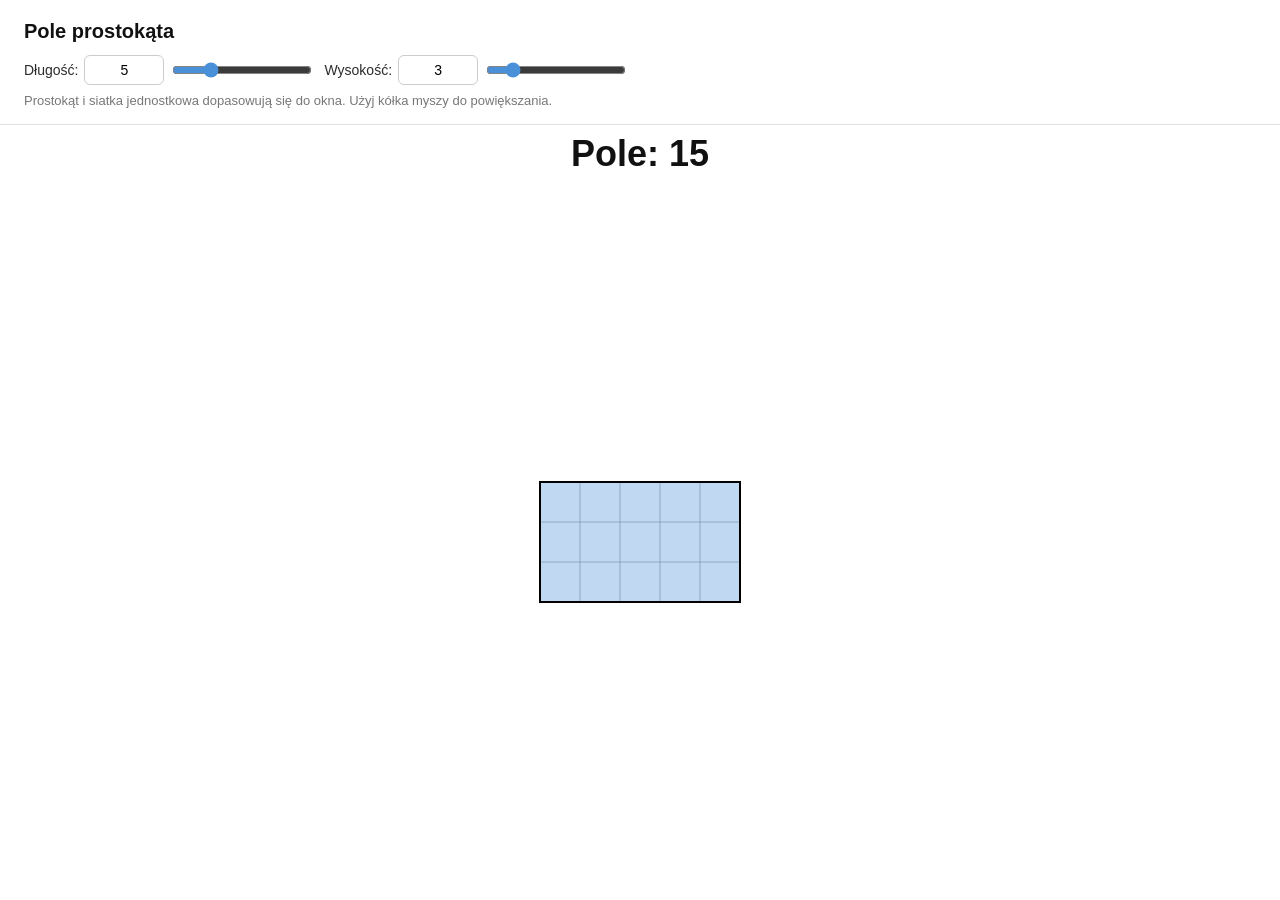
==== index.html @ 4e4e9e5e "Add files via upload" ====
<!DOCTYPE html>
<html lang="pl">
<head>
<meta charset="UTF-8">
<meta name="viewport" content="width=device-width, initial-scale=1.0">
<title>Pole prostokąta</title>
<style>
  * { box-sizing: border-box; margin: 0; padding: 0; }
  body {
    font-family: -apple-system, BlinkMacSystemFont, "Segoe UI", Roboto, Helvetica, Arial, sans-serif;
    height: 100vh;
    display: flex;
    flex-direction: column;
    background: white;
    color: #2c2c2c;
    overflow: hidden;
  }
  .app {
    flex: 1;
    display: flex;
    flex-direction: column;
    min-height: 0;
  }
  .header {
    flex-shrink: 0;
    padding: 20px 24px 16px;
    border-bottom: 1px solid #e0e0e0;
  }
  .title {
    margin: 0 0 12px;
    font-weight: 600;
    font-size: 20px;
    color: #111;
  }
  .controls {
    display: flex;
    flex-wrap: wrap;
    align-items: center;
    gap: 12px;
    row-gap: 10px;
  }
  .control-group {
    display: flex;
    align-items: center;
    gap: 8px;
  }
  label {
    font-size: 14px;
    display: inline-flex;
    align-items: center;
    gap: 6px;
    white-space: nowrap;
  }
  input[type="text"] {
    width: 80px;
    padding: 6px 8px;
    border: 1px solid #ccc;
    border-radius: 6px;
    font-size: 14px;
    text-align: center;
  }
  input[type="range"] {
    width: 140px;
    accent-color: #4a90d9;
    cursor: pointer;
  }
  .hint {
    font-size: 13px;
    color: #777;
    margin-top: 8px;
  }
  .canvas-wrap {
    flex: 1;
    min-height: 0;
    display: flex;
    flex-direction: column;
    justify-content: center;
    align-items: center;
    padding: 8px;
    background: white;
    overflow: auto;
    gap: 16px;
  }
  .area-display {
    font-size: 36px;
    font-weight: 700;
    color: #111;
    text-align: center;
    flex-shrink: 0;
  }
  .svg-container {
    flex: 1;
    min-height: 0;
    width: 100%;
    display: flex;
    justify-content: center;
    align-items: center;
    overflow: auto;           /* scroll if needed when zoomed */
    cursor: grab;              /* hint that panning is possible */
  }
  .svg-container:active {
    cursor: grabbing;
  }
  svg {
    display: block;
    /* width and height will be set dynamically */
    background: transparent;
    border: none;
  }
</style>
</head>
<body>
<div class="app">
  <div class="header">
    <h2 class="title">Pole prostokąta</h2>
    <div class="controls">
      <div class="control-group">
        <label>Długość:
          <input id="w" type="text" value="5">
        </label>
        <input id="ws" type="range" min="0" max="20" step="1" value="5">
      </div>
      <div class="control-group">
        <label>Wysokość:
          <input id="h" type="text" value="3">
        </label>
        <input id="hs" type="range" min="0" max="20" step="1" value="3">
      </div>
    </div>
    <div class="hint">Prostokąt i siatka jednostkowa dopasowują się do okna. Użyj kółka myszy do powiększania.</div>
  </div>

  <div class="canvas-wrap">
    <div class="area-display" id="areaDisplay">Pole: 15</div>
    <div class="svg-container" id="svgContainer">
      <svg id="svg"></svg>
    </div>
  </div>
</div>

<script>
const UNIT = 40;
const PADDING = 2 * UNIT;

const w = document.getElementById('w');
const h = document.getElementById('h');
const ws = document.getElementById('ws');
const hs = document.getElementById('hs');
const areaDisplay = document.getElementById('areaDisplay');
const svg = document.getElementById('svg');
const svgContainer = document.getElementById('svgContainer');

// ---- Zoom state ----
let zoom = 1.0;               // current zoom factor
const ZOOM_MIN = 0.5;
const ZOOM_MAX = 4.0;
const ZOOM_STEP = 0.1;

function num(v) {
  return Math.max(0, Math.min(20, parseFloat(v) || 0));
}

function fmt(n) {
  return parseFloat(n.toFixed(4)).toString();
}

function draw() {
  const width = num(w.value);
  const height = num(h.value);

  areaDisplay.textContent = `Pole: ${fmt(width * height)}`;

  const cols = Math.max(1, Math.ceil(width));
  const rows = Math.max(1, Math.ceil(height));

  // base viewBox dimensions (without zoom)
  const baseSvgW = cols * UNIT + 2 * PADDING;
  const baseSvgH = rows * UNIT + 2 * PADDING;

  // apply zoom by scaling the SVG's pixel dimensions
  const actualW = baseSvgW * zoom;
  const actualH = baseSvgH * zoom;

  svg.setAttribute('viewBox', `0 0 ${baseSvgW} ${baseSvgH}`);
  svg.setAttribute('width', actualW);
  svg.setAttribute('height', actualH);
  svg.setAttribute('preserveAspectRatio', 'xMidYMid meet');

  const ox = PADDING;
  const oy = PADDING;

  let s = '';

  // 1. Grid lines – darker gray, behind the blue fill
  for (let x = 0; x <= cols; x++) {
    s += `<line x1="${ox + x * UNIT}" y1="${oy}" x2="${ox + x * UNIT}" y2="${oy + rows * UNIT}" stroke="#666" stroke-width="0.5"/>`;
  }
  for (let y = 0; y <= rows; y++) {
    s += `<line x1="${ox}" y1="${oy + y * UNIT}" x2="${ox + cols * UNIT}" y2="${oy + y * UNIT}" stroke="#666" stroke-width="0.5"/>`;
  }

  // 2. Filled unit squares – semi‑transparent blue, on top
  for (let y = 0; y < rows; y++) {
    for (let x = 0; x < cols; x++) {
      const vw = Math.max(0, Math.min(1, width - x));
      const vh = Math.max(0, Math.min(1, height - y));
      if (vw <= 0 || vh <= 0) continue;

      s += `<rect x="${ox + x * UNIT}" y="${oy + y * UNIT}" width="${vw * UNIT}" height="${vh * UNIT}" fill="rgba(74, 144, 217, 0.35)"/>`;
    }
  }

  // 3. Rectangle outline – black, on top
  s += `<rect x="${ox}" y="${oy}" width="${width * UNIT}" height="${height * UNIT}" fill="none" stroke="black" stroke-width="2"/>`;

  svg.innerHTML = s;
}

// ---- Zoom via mouse wheel ----
svgContainer.addEventListener('wheel', (e) => {
  e.preventDefault();

  // zoom in or out
  const delta = e.deltaY > 0 ? -ZOOM_STEP : ZOOM_STEP;
  zoom = Math.max(ZOOM_MIN, Math.min(ZOOM_MAX, zoom + delta));

  draw();
}, { passive: false });

// ---- Input handlers ----
w.oninput = () => draw();
h.oninput = () => draw();

ws.oninput = () => { w.value = ws.value; draw(); };
hs.oninput = () => { h.value = hs.value; draw(); };

// initial draw
draw();
</script>
</body>
</html>
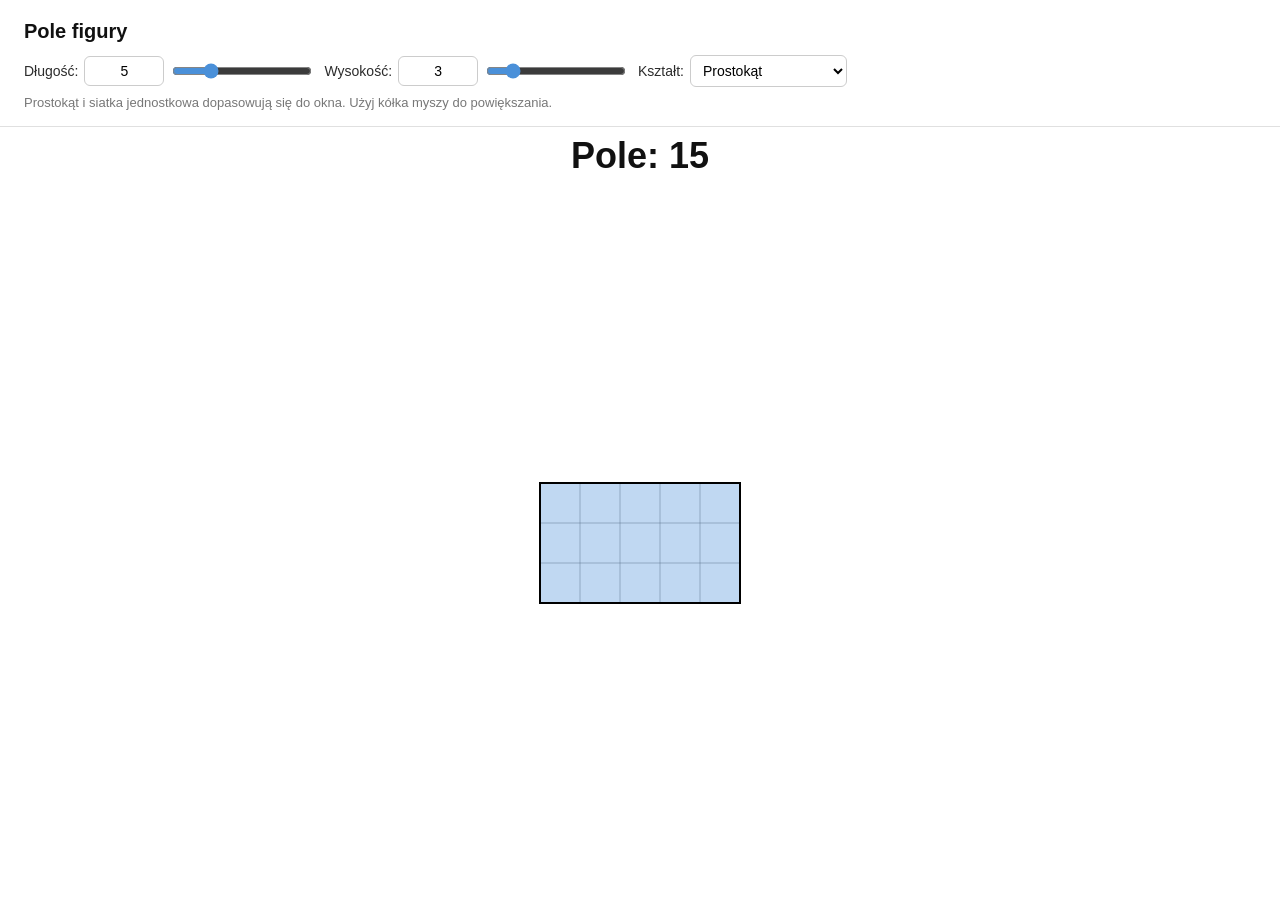
==== commit da7d5ff7: "Update index.html" ====
--- a/index.html
+++ b/index.html
@@ -1,118 +1,125 @@
 <!DOCTYPE html>
 <html lang="pl">
 <head>
-<meta charset="UTF-8">
-<meta name="viewport" content="width=device-width, initial-scale=1.0">
-<title>Pole prostokąta</title>
-<style>
-  * { box-sizing: border-box; margin: 0; padding: 0; }
-  body {
-    font-family: -apple-system, BlinkMacSystemFont, "Segoe UI", Roboto, Helvetica, Arial, sans-serif;
-    height: 100vh;
-    display: flex;
-    flex-direction: column;
-    background: white;
-    color: #2c2c2c;
-    overflow: hidden;
-  }
-  .app {
-    flex: 1;
-    display: flex;
-    flex-direction: column;
-    min-height: 0;
-  }
-  .header {
-    flex-shrink: 0;
-    padding: 20px 24px 16px;
-    border-bottom: 1px solid #e0e0e0;
-  }
-  .title {
-    margin: 0 0 12px;
-    font-weight: 600;
-    font-size: 20px;
-    color: #111;
-  }
-  .controls {
-    display: flex;
-    flex-wrap: wrap;
-    align-items: center;
-    gap: 12px;
-    row-gap: 10px;
-  }
-  .control-group {
-    display: flex;
-    align-items: center;
-    gap: 8px;
-  }
-  label {
-    font-size: 14px;
-    display: inline-flex;
-    align-items: center;
-    gap: 6px;
-    white-space: nowrap;
-  }
-  input[type="text"] {
-    width: 80px;
-    padding: 6px 8px;
-    border: 1px solid #ccc;
-    border-radius: 6px;
-    font-size: 14px;
-    text-align: center;
-  }
-  input[type="range"] {
-    width: 140px;
-    accent-color: #4a90d9;
-    cursor: pointer;
-  }
-  .hint {
-    font-size: 13px;
-    color: #777;
-    margin-top: 8px;
-  }
-  .canvas-wrap {
-    flex: 1;
-    min-height: 0;
-    display: flex;
-    flex-direction: column;
-    justify-content: center;
-    align-items: center;
-    padding: 8px;
-    background: white;
-    overflow: auto;
-    gap: 16px;
-  }
-  .area-display {
-    font-size: 36px;
-    font-weight: 700;
-    color: #111;
-    text-align: center;
-    flex-shrink: 0;
-  }
-  .svg-container {
-    flex: 1;
-    min-height: 0;
-    width: 100%;
-    display: flex;
-    justify-content: center;
-    align-items: center;
-    overflow: auto;           /* scroll if needed when zoomed */
-    cursor: grab;              /* hint that panning is possible */
-  }
-  .svg-container:active {
-    cursor: grabbing;
-  }
-  svg {
-    display: block;
-    /* width and height will be set dynamically */
-    background: transparent;
-    border: none;
-  }
-</style>
+  <meta charset="UTF-8">
+  <meta name="viewport" content="width=device-width, initial-scale=1.0">
+  <title>Pole prostokąta / trójkąta</title>
+  <style>
+    * { box-sizing: border-box; margin: 0; padding: 0; }
+    body {
+      font-family: -apple-system, BlinkMacSystemFont, "Segoe UI", Roboto, Helvetica, Arial, sans-serif;
+      height: 100vh;
+      display: flex;
+      flex-direction: column;
+      background: white;
+      color: #2c2c2c;
+      overflow: hidden;
+    }
+    .app {
+      flex: 1;
+      display: flex;
+      flex-direction: column;
+      min-height: 0;
+    }
+    .header {
+      flex-shrink: 0;
+      padding: 20px 24px 16px;
+      border-bottom: 1px solid #e0e0e0;
+    }
+    .title {
+      margin: 0 0 12px;
+      font-weight: 600;
+      font-size: 20px;
+      color: #111;
+    }
+    .controls {
+      display: flex;
+      flex-wrap: wrap;
+      align-items: center;
+      gap: 12px;
+      row-gap: 10px;
+    }
+    .control-group {
+      display: flex;
+      align-items: center;
+      gap: 8px;
+    }
+    label {
+      font-size: 14px;
+      display: inline-flex;
+      align-items: center;
+      gap: 6px;
+      white-space: nowrap;
+    }
+    input[type="text"] {
+      width: 80px;
+      padding: 6px 8px;
+      border: 1px solid #ccc;
+      border-radius: 6px;
+      font-size: 14px;
+      text-align: center;
+    }
+    input[type="range"] {
+      width: 140px;
+      accent-color: #4a90d9;
+      cursor: pointer;
+    }
+    select {
+      padding: 6px 8px;
+      border: 1px solid #ccc;
+      border-radius: 6px;
+      font-size: 14px;
+      background: white;
+      cursor: pointer;
+    }
+    .hint {
+      font-size: 13px;
+      color: #777;
+      margin-top: 8px;
+    }
+    .canvas-wrap {
+      flex: 1;
+      min-height: 0;
+      display: flex;
+      flex-direction: column;
+      justify-content: center;
+      align-items: center;
+      padding: 8px;
+      background: white;
+      overflow: auto;
+      gap: 16px;
+    }
+    .area-display {
+      font-size: 36px;
+      font-weight: 700;
+      color: #111;
+      text-align: center;
+      flex-shrink: 0;
+    }
+    .svg-container {
+      flex: 1;
+      min-height: 0;
+      width: 100%;
+      display: flex;
+      justify-content: center;
+      align-items: center;
+      overflow: auto;
+      cursor: grab;
+    }
+    .svg-container:active {
+      cursor: grabbing;
+    }
+    svg {
+      display: block;
+      background: transparent;
+      border: none;
+    }
+  </style>
 </head>
 <body>
 <div class="app">
   <div class="header">
-    <h2 class="title">Pole prostokąta</h2>
+    <h2 class="title">Pole figury</h2>
     <div class="controls">
       <div class="control-group">
         <label>Długość:
@@ -126,6 +133,14 @@
         </label>
         <input id="hs" type="range" min="0" max="20" step="1" value="3">
       </div>
+      <div class="control-group">
+        <label>Kształt:
+          <select id="shapeSelect">
+            <option value="rectangle" selected>Prostokąt</option>
+            <option value="triangle">Trójkąt prostokątny</option>
+          </select>
+        </label>
+      </div>
     </div>
     <div class="hint">Prostokąt i siatka jednostkowa dopasowują się do okna. Użyj kółka myszy do powiększania.</div>
   </div>
@@ -146,12 +161,12 @@
 const h = document.getElementById('h');
 const ws = document.getElementById('ws');
 const hs = document.getElementById('hs');
+const shapeSelect = document.getElementById('shapeSelect');
 const areaDisplay = document.getElementById('areaDisplay');
 const svg = document.getElementById('svg');
 const svgContainer = document.getElementById('svgContainer');
 
-// ---- Zoom state ----
-let zoom = 1.0;               // current zoom factor
+let zoom = 1.0;
 const ZOOM_MIN = 0.5;
 const ZOOM_MAX = 4.0;
 const ZOOM_STEP = 0.1;
@@ -167,17 +182,22 @@
 function draw() {
   const width = num(w.value);
   const height = num(h.value);
-
-  areaDisplay.textContent = `Pole: ${fmt(width * height)}`;
+  const shape = shapeSelect.value;
+
+  let area;
+  if (shape === 'triangle') {
+    area = (width * height) / 2;
+  } else {
+    area = width * height;
+  }
+  areaDisplay.textContent = `Pole: ${fmt(area)}`;
 
   const cols = Math.max(1, Math.ceil(width));
   const rows = Math.max(1, Math.ceil(height));
 
-  // base viewBox dimensions (without zoom)
   const baseSvgW = cols * UNIT + 2 * PADDING;
   const baseSvgH = rows * UNIT + 2 * PADDING;
 
-  // apply zoom by scaling the SVG's pixel dimensions
   const actualW = baseSvgW * zoom;
   const actualH = baseSvgH * zoom;
 
@@ -191,7 +211,7 @@
 
   let s = '';
 
-  // 1. Grid lines – darker gray, behind the blue fill
+  // 1. Grid lines
   for (let x = 0; x <= cols; x++) {
     s += `<line x1="${ox + x * UNIT}" y1="${oy}" x2="${ox + x * UNIT}" y2="${oy + rows * UNIT}" stroke="#666" stroke-width="0.5"/>`;
   }
@@ -199,19 +219,28 @@
     s += `<line x1="${ox}" y1="${oy + y * UNIT}" x2="${ox + cols * UNIT}" y2="${oy + y * UNIT}" stroke="#666" stroke-width="0.5"/>`;
   }
 
-  // 2. Filled unit squares – semi‑transparent blue, on top
+  // 2. Filled unit squares (only for rectangle – they remain as the base area)
   for (let y = 0; y < rows; y++) {
     for (let x = 0; x < cols; x++) {
       const vw = Math.max(0, Math.min(1, width - x));
       const vh = Math.max(0, Math.min(1, height - y));
       if (vw <= 0 || vh <= 0) continue;
-
       s += `<rect x="${ox + x * UNIT}" y="${oy + y * UNIT}" width="${vw * UNIT}" height="${vh * UNIT}" fill="rgba(74, 144, 217, 0.35)"/>`;
     }
   }
 
-  // 3. Rectangle outline – black, on top
+  // 3. Rectangle outline (always shown)
   s += `<rect x="${ox}" y="${oy}" width="${width * UNIT}" height="${height * UNIT}" fill="none" stroke="black" stroke-width="2"/>`;
+
+  // 4. Triangle overlay (if shape is triangle)
+  if (shape === 'triangle') {
+    // Right‑angled triangle: right angle at (ox, oy) – legs along x and y axes.
+    // Points: (ox, oy), (ox + width*UNIT, oy), (ox, oy + height*UNIT)
+    const p1 = `${ox},${oy}`;
+    const p2 = `${ox + width * UNIT},${oy}`;
+    const p3 = `${ox},${oy + height * UNIT}`;
+    s += `<polygon points="${p1} ${p2} ${p3}" fill="rgba(74, 144, 217, 0.25)" stroke="black" stroke-width="2"/>`;
+  }
 
   svg.innerHTML = s;
 }
@@ -219,23 +248,20 @@
 // ---- Zoom via mouse wheel ----
 svgContainer.addEventListener('wheel', (e) => {
   e.preventDefault();
-
-  // zoom in or out
   const delta = e.deltaY > 0 ? -ZOOM_STEP : ZOOM_STEP;
   zoom = Math.max(ZOOM_MIN, Math.min(ZOOM_MAX, zoom + delta));
-
   draw();
 }, { passive: false });
 
 // ---- Input handlers ----
 w.oninput = () => draw();
 h.oninput = () => draw();
-
 ws.oninput = () => { w.value = ws.value; draw(); };
 hs.oninput = () => { h.value = hs.value; draw(); };
+shapeSelect.onchange = () => draw();
 
 // initial draw
 draw();
 </script>
 </body>
-</html>+</html>
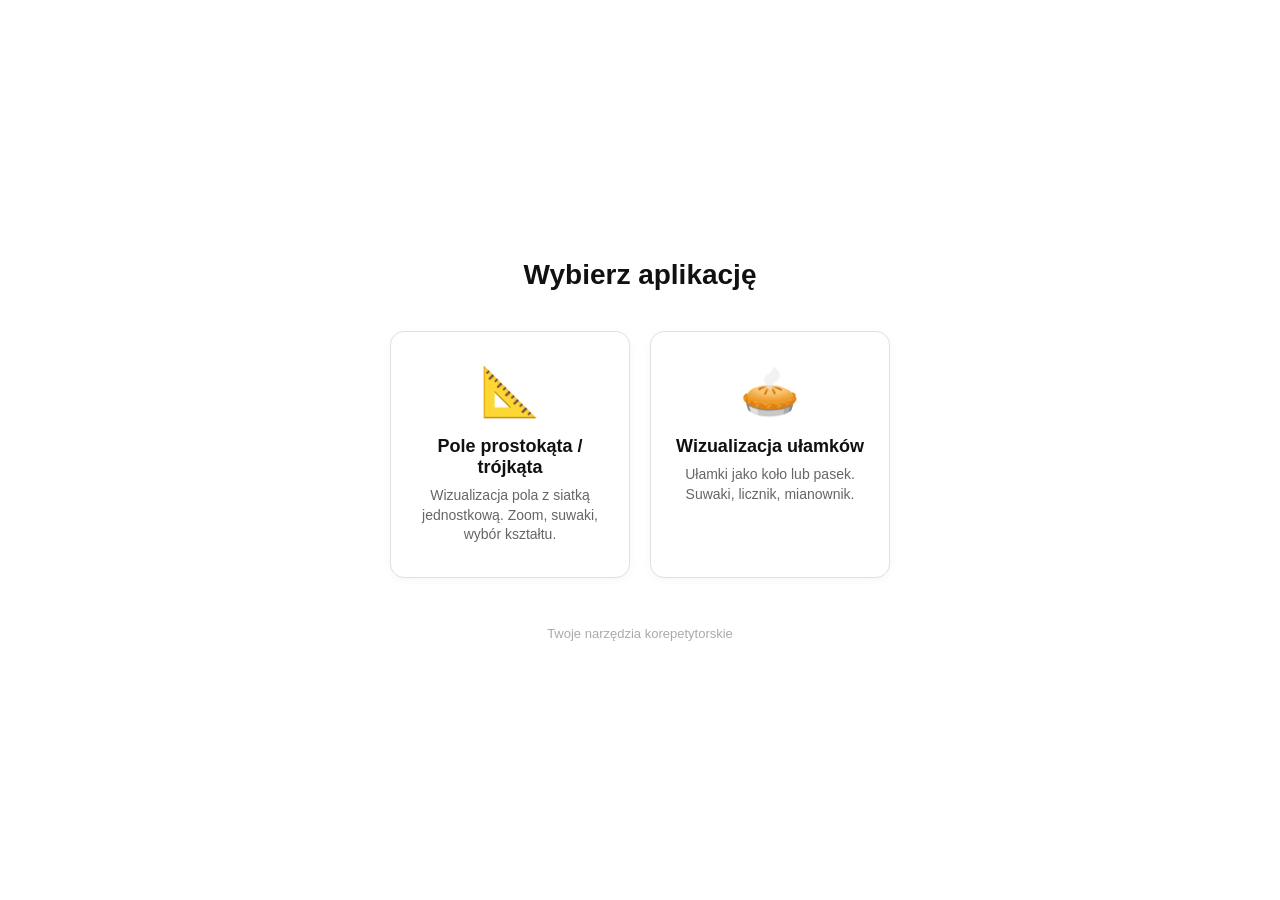
==== commit 7bc70737: "Update index.html" ====
--- a/index.html
+++ b/index.html
@@ -1,267 +1,91 @@
 <!DOCTYPE html>
 <html lang="pl">
 <head>
-  <meta charset="UTF-8">
-  <meta name="viewport" content="width=device-width, initial-scale=1.0">
-  <title>Pole prostokąta / trójkąta</title>
-  <style>
-    * { box-sizing: border-box; margin: 0; padding: 0; }
-    body {
-      font-family: -apple-system, BlinkMacSystemFont, "Segoe UI", Roboto, Helvetica, Arial, sans-serif;
-      height: 100vh;
-      display: flex;
-      flex-direction: column;
-      background: white;
-      color: #2c2c2c;
-      overflow: hidden;
-    }
-    .app {
-      flex: 1;
-      display: flex;
-      flex-direction: column;
-      min-height: 0;
-    }
-    .header {
-      flex-shrink: 0;
-      padding: 20px 24px 16px;
-      border-bottom: 1px solid #e0e0e0;
-    }
-    .title {
-      margin: 0 0 12px;
-      font-weight: 600;
-      font-size: 20px;
-      color: #111;
-    }
-    .controls {
-      display: flex;
-      flex-wrap: wrap;
-      align-items: center;
-      gap: 12px;
-      row-gap: 10px;
-    }
-    .control-group {
-      display: flex;
-      align-items: center;
-      gap: 8px;
-    }
-    label {
-      font-size: 14px;
-      display: inline-flex;
-      align-items: center;
-      gap: 6px;
-      white-space: nowrap;
-    }
-    input[type="text"] {
-      width: 80px;
-      padding: 6px 8px;
-      border: 1px solid #ccc;
-      border-radius: 6px;
-      font-size: 14px;
-      text-align: center;
-    }
-    input[type="range"] {
-      width: 140px;
-      accent-color: #4a90d9;
-      cursor: pointer;
-    }
-    select {
-      padding: 6px 8px;
-      border: 1px solid #ccc;
-      border-radius: 6px;
-      font-size: 14px;
-      background: white;
-      cursor: pointer;
-    }
-    .hint {
-      font-size: 13px;
-      color: #777;
-      margin-top: 8px;
-    }
-    .canvas-wrap {
-      flex: 1;
-      min-height: 0;
-      display: flex;
-      flex-direction: column;
-      justify-content: center;
-      align-items: center;
-      padding: 8px;
-      background: white;
-      overflow: auto;
-      gap: 16px;
-    }
-    .area-display {
-      font-size: 36px;
-      font-weight: 700;
-      color: #111;
-      text-align: center;
-      flex-shrink: 0;
-    }
-    .svg-container {
-      flex: 1;
-      min-height: 0;
-      width: 100%;
-      display: flex;
-      justify-content: center;
-      align-items: center;
-      overflow: auto;
-      cursor: grab;
-    }
-    .svg-container:active {
-      cursor: grabbing;
-    }
-    svg {
-      display: block;
-      background: transparent;
-      border: none;
-    }
-  </style>
+    <meta charset="UTF-8">
+    <meta name="viewport" content="width=device-width, initial-scale=1.0">
+    <title>Korepetycje – Aplikacje</title>
+    <style>
+        * { box-sizing: border-box; margin: 0; padding: 0; }
+        body {
+            font-family: -apple-system, BlinkMacSystemFont, "Segoe UI", Roboto, Helvetica, Arial, sans-serif;
+            min-height: 100vh;
+            background: white;
+            color: #2c2c2c;
+            display: flex;
+            flex-direction: column;
+            align-items: center;
+            justify-content: center;
+            padding: 24px;
+        }
+        h1 {
+            font-size: 28px;
+            font-weight: 600;
+            margin-bottom: 40px;
+            color: #111;
+            text-align: center;
+        }
+        .app-grid {
+            display: flex;
+            flex-wrap: wrap;
+            gap: 20px;
+            justify-content: center;
+        }
+        .app-card {
+            background: white;
+            border: 1px solid #e0e0e0;
+            border-radius: 14px;
+            padding: 32px 24px;
+            text-align: center;
+            width: 240px;
+            box-shadow: 0 2px 10px rgba(0,0,0,0.04);
+            transition: box-shadow 0.2s, transform 0.2s;
+            text-decoration: none;
+            color: inherit;
+            display: block;
+        }
+        .app-card:hover {
+            box-shadow: 0 8px 24px rgba(0,0,0,0.08);
+            transform: translateY(-2px);
+        }
+        .app-icon {
+            font-size: 48px;
+            margin-bottom: 16px;
+        }
+        .app-title {
+            font-size: 18px;
+            font-weight: 600;
+            margin-bottom: 8px;
+            color: #111;
+        }
+        .app-desc {
+            font-size: 14px;
+            color: #666;
+            line-height: 1.4;
+        }
+        .footer {
+            margin-top: 48px;
+            font-size: 13px;
+            color: #aaa;
+        }
+    </style>
 </head>
 <body>
-<div class="app">
-  <div class="header">
-    <h2 class="title">Pole figury</h2>
-    <div class="controls">
-      <div class="control-group">
-        <label>Długość:
-          <input id="w" type="text" value="5">
-        </label>
-        <input id="ws" type="range" min="0" max="20" step="1" value="5">
-      </div>
-      <div class="control-group">
-        <label>Wysokość:
-          <input id="h" type="text" value="3">
-        </label>
-        <input id="hs" type="range" min="0" max="20" step="1" value="3">
-      </div>
-      <div class="control-group">
-        <label>Kształt:
-          <select id="shapeSelect">
-            <option value="rectangle" selected>Prostokąt</option>
-            <option value="triangle">Trójkąt prostokątny</option>
-          </select>
-        </label>
-      </div>
+    <h1>Wybierz aplikację</h1>
+    <div class="app-grid">
+        <!-- App card for the rectangle/triangle area app -->
+        <a href="PoleApp/index.html" class="app-card">
+            <div class="app-icon">📐</div>
+            <div class="app-title">Pole prostokąta / trójkąta</div>
+            <div class="app-desc">Wizualizacja pola z siatką jednostkową. Zoom, suwaki, wybór kształtu.</div>
+        </a>
+
+        <a href="UlamkiApp/index.html" class="app-card">
+        <div class="app-icon">🥧</div>
+        <div class="app-title">Wizualizacja ułamków</div>
+        <div class="app-desc">Ułamki jako koło lub pasek. Suwaki, licznik, mianownik.</div>
+        </a>
+        
     </div>
-    <div class="hint">Prostokąt i siatka jednostkowa dopasowują się do okna. Użyj kółka myszy do powiększania.</div>
-  </div>
-
-  <div class="canvas-wrap">
-    <div class="area-display" id="areaDisplay">Pole: 15</div>
-    <div class="svg-container" id="svgContainer">
-      <svg id="svg"></svg>
-    </div>
-  </div>
-</div>
-
-<script>
-const UNIT = 40;
-const PADDING = 2 * UNIT;
-
-const w = document.getElementById('w');
-const h = document.getElementById('h');
-const ws = document.getElementById('ws');
-const hs = document.getElementById('hs');
-const shapeSelect = document.getElementById('shapeSelect');
-const areaDisplay = document.getElementById('areaDisplay');
-const svg = document.getElementById('svg');
-const svgContainer = document.getElementById('svgContainer');
-
-let zoom = 1.0;
-const ZOOM_MIN = 0.5;
-const ZOOM_MAX = 4.0;
-const ZOOM_STEP = 0.1;
-
-function num(v) {
-  return Math.max(0, Math.min(20, parseFloat(v) || 0));
-}
-
-function fmt(n) {
-  return parseFloat(n.toFixed(4)).toString();
-}
-
-function draw() {
-  const width = num(w.value);
-  const height = num(h.value);
-  const shape = shapeSelect.value;
-
-  let area;
-  if (shape === 'triangle') {
-    area = (width * height) / 2;
-  } else {
-    area = width * height;
-  }
-  areaDisplay.textContent = `Pole: ${fmt(area)}`;
-
-  const cols = Math.max(1, Math.ceil(width));
-  const rows = Math.max(1, Math.ceil(height));
-
-  const baseSvgW = cols * UNIT + 2 * PADDING;
-  const baseSvgH = rows * UNIT + 2 * PADDING;
-
-  const actualW = baseSvgW * zoom;
-  const actualH = baseSvgH * zoom;
-
-  svg.setAttribute('viewBox', `0 0 ${baseSvgW} ${baseSvgH}`);
-  svg.setAttribute('width', actualW);
-  svg.setAttribute('height', actualH);
-  svg.setAttribute('preserveAspectRatio', 'xMidYMid meet');
-
-  const ox = PADDING;
-  const oy = PADDING;
-
-  let s = '';
-
-  // 1. Grid lines
-  for (let x = 0; x <= cols; x++) {
-    s += `<line x1="${ox + x * UNIT}" y1="${oy}" x2="${ox + x * UNIT}" y2="${oy + rows * UNIT}" stroke="#666" stroke-width="0.5"/>`;
-  }
-  for (let y = 0; y <= rows; y++) {
-    s += `<line x1="${ox}" y1="${oy + y * UNIT}" x2="${ox + cols * UNIT}" y2="${oy + y * UNIT}" stroke="#666" stroke-width="0.5"/>`;
-  }
-
-  // 2. Filled unit squares (only for rectangle – they remain as the base area)
-  for (let y = 0; y < rows; y++) {
-    for (let x = 0; x < cols; x++) {
-      const vw = Math.max(0, Math.min(1, width - x));
-      const vh = Math.max(0, Math.min(1, height - y));
-      if (vw <= 0 || vh <= 0) continue;
-      s += `<rect x="${ox + x * UNIT}" y="${oy + y * UNIT}" width="${vw * UNIT}" height="${vh * UNIT}" fill="rgba(74, 144, 217, 0.35)"/>`;
-    }
-  }
-
-  // 3. Rectangle outline (always shown)
-  s += `<rect x="${ox}" y="${oy}" width="${width * UNIT}" height="${height * UNIT}" fill="none" stroke="black" stroke-width="2"/>`;
-
-  // 4. Triangle overlay (if shape is triangle)
-  if (shape === 'triangle') {
-    // Right‑angled triangle: right angle at (ox, oy) – legs along x and y axes.
-    // Points: (ox, oy), (ox + width*UNIT, oy), (ox, oy + height*UNIT)
-    const p1 = `${ox},${oy}`;
-    const p2 = `${ox + width * UNIT},${oy}`;
-    const p3 = `${ox},${oy + height * UNIT}`;
-    s += `<polygon points="${p1} ${p2} ${p3}" fill="rgba(74, 144, 217, 0.25)" stroke="black" stroke-width="2"/>`;
-  }
-
-  svg.innerHTML = s;
-}
-
-// ---- Zoom via mouse wheel ----
-svgContainer.addEventListener('wheel', (e) => {
-  e.preventDefault();
-  const delta = e.deltaY > 0 ? -ZOOM_STEP : ZOOM_STEP;
-  zoom = Math.max(ZOOM_MIN, Math.min(ZOOM_MAX, zoom + delta));
-  draw();
-}, { passive: false });
-
-// ---- Input handlers ----
-w.oninput = () => draw();
-h.oninput = () => draw();
-ws.oninput = () => { w.value = ws.value; draw(); };
-hs.oninput = () => { h.value = hs.value; draw(); };
-shapeSelect.onchange = () => draw();
-
-// initial draw
-draw();
-</script>
+    <div class="footer">Twoje narzędzia korepetytorskie</div>
 </body>
 </html>
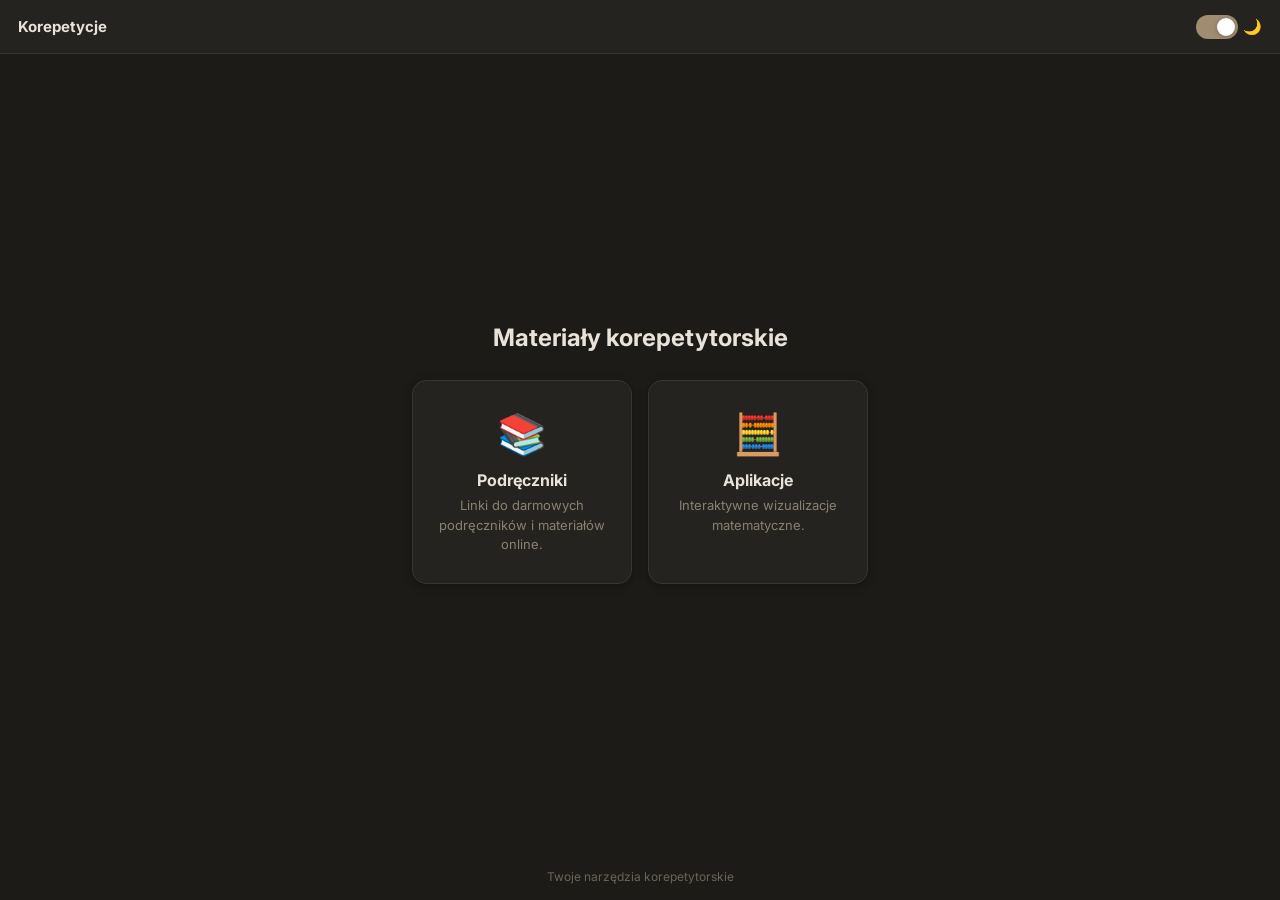
==== commit 4a413077: "Add files via upload" ====
--- a/index.html
+++ b/index.html
@@ -1,91 +1,51 @@
 <!DOCTYPE html>
 <html lang="pl">
 <head>
-    <meta charset="UTF-8">
-    <meta name="viewport" content="width=device-width, initial-scale=1.0">
-    <title>Korepetycje – Aplikacje</title>
-    <style>
-        * { box-sizing: border-box; margin: 0; padding: 0; }
-        body {
-            font-family: -apple-system, BlinkMacSystemFont, "Segoe UI", Roboto, Helvetica, Arial, sans-serif;
-            min-height: 100vh;
-            background: white;
-            color: #2c2c2c;
-            display: flex;
-            flex-direction: column;
-            align-items: center;
-            justify-content: center;
-            padding: 24px;
-        }
-        h1 {
-            font-size: 28px;
-            font-weight: 600;
-            margin-bottom: 40px;
-            color: #111;
-            text-align: center;
-        }
-        .app-grid {
-            display: flex;
-            flex-wrap: wrap;
-            gap: 20px;
-            justify-content: center;
-        }
-        .app-card {
-            background: white;
-            border: 1px solid #e0e0e0;
-            border-radius: 14px;
-            padding: 32px 24px;
-            text-align: center;
-            width: 240px;
-            box-shadow: 0 2px 10px rgba(0,0,0,0.04);
-            transition: box-shadow 0.2s, transform 0.2s;
-            text-decoration: none;
-            color: inherit;
-            display: block;
-        }
-        .app-card:hover {
-            box-shadow: 0 8px 24px rgba(0,0,0,0.08);
-            transform: translateY(-2px);
-        }
-        .app-icon {
-            font-size: 48px;
-            margin-bottom: 16px;
-        }
-        .app-title {
-            font-size: 18px;
-            font-weight: 600;
-            margin-bottom: 8px;
-            color: #111;
-        }
-        .app-desc {
-            font-size: 14px;
-            color: #666;
-            line-height: 1.4;
-        }
-        .footer {
-            margin-top: 48px;
-            font-size: 13px;
-            color: #aaa;
-        }
-    </style>
+  <meta charset="UTF-8">
+  <meta name="viewport" content="width=device-width, initial-scale=1.0">
+  <title>Korepetycje – materiały</title>
+  <link rel="preconnect" href="https://fonts.googleapis.com"><link href="https://fonts.googleapis.com/css2?family=Inter:wght@400;500;600;700&display=swap" rel="stylesheet">
+  <script>
+  // Default to dark unless user explicitly chose light
+  if (localStorage.getItem('theme') !== 'light') {
+    document.documentElement.setAttribute('data-theme', 'dark');
+  }
+</script>
+  <link rel="stylesheet" href="shared/common.css">
+  <style>
+    body { min-height: 100dvh; display: flex; flex-direction: column; }
+    .main { flex: 1; display: flex; flex-direction: column; align-items: center; justify-content: center; padding: 32px 20px; gap: 28px; }
+    .page-title { font-size: 24px; font-weight: 700; text-align: center; }
+    .footer { text-align: center; font-size: 12px; color: var(--text-muted); padding: 16px; }
+    @media (max-width: 600px) {
+      .main { padding: 24px 16px; gap: 20px; justify-content: flex-start; padding-top: 32px; }
+      .page-title { font-size: 22px; }
+    }
+  </style>
 </head>
 <body>
-    <h1>Wybierz aplikację</h1>
-    <div class="app-grid">
-        <!-- App card for the rectangle/triangle area app -->
-        <a href="PoleApp/index.html" class="app-card">
-            <div class="app-icon">📐</div>
-            <div class="app-title">Pole prostokąta / trójkąta</div>
-            <div class="app-desc">Wizualizacja pola z siatką jednostkową. Zoom, suwaki, wybór kształtu.</div>
-        </a>
-
-        <a href="UlamkiApp/index.html" class="app-card">
-        <div class="app-icon">🥧</div>
-        <div class="app-title">Wizualizacja ułamków</div>
-        <div class="app-desc">Ułamki jako koło lub pasek. Suwaki, licznik, mianownik.</div>
-        </a>
-        
+  <div class="topbar">
+    <span class="topbar-title">Korepetycje</span>
+    <label class="theme-toggle" title="Tryb ciemny / jasny">
+      <input type="checkbox" id="themeToggle">
+      <span class="toggle-track"><span class="toggle-thumb"></span></span>
+      <span class="toggle-icon">🌙</span>
+    </label>
+  </div>
+  <div class="main">
+    <h1 class="page-title">Materiały korepetytorskie</h1>
+    <div class="card-grid">
+      <a href="Books/index.html" class="card">
+        <div class="card-icon">📚</div>
+        <div><div class="card-title">Podręczniki</div><div class="card-desc">Linki do darmowych podręczników i materiałów online.</div></div>
+      </a>
+      <a href="Apps/index.html" class="card">
+        <div class="card-icon">🧮</div>
+        <div><div class="card-title">Aplikacje</div><div class="card-desc">Interaktywne wizualizacje matematyczne.</div></div>
+      </a>
     </div>
-    <div class="footer">Twoje narzędzia korepetytorskie</div>
+  </div>
+  <div class="footer">Twoje narzędzia korepetytorskie</div>
+  <script src="shared/theme.js"></script>
 </body>
-</html>
+</html>
--- a/shared/common.css
+++ b/shared/common.css
@@ -0,0 +1,187 @@
+:root {
+  --bg: #f5f0e8; --bg2: #ebe5d9; --bg-card: #ffffff;
+  --border: #e0d8cc; --text: #2c2c2c; --text-muted: #888; --text-sub: #777;
+  --input-bg: #fdfcf9; --input-border: #c8c0b4; --hover-bg: #e4ddd1;
+  --accent: #7a6a55; --divider: #d8d0c4;
+  --shadow: 0 2px 10px rgba(0,0,0,0.05); --shadow-hover: 0 8px 24px rgba(0,0,0,0.10);
+}
+[data-theme="dark"] {
+  --bg: #1c1b18; --bg2: #242320; --bg-card: #242320;
+  --border: #38362f; --text: #e8e2d8; --text-muted: #6a6455; --text-sub: #8a8070;
+  --input-bg: #2a2825; --input-border: #4a4840; --hover-bg: #2e2c28;
+  --accent: #a08c70; --divider: #3a3830;
+  --shadow: 0 2px 10px rgba(0,0,0,0.3); --shadow-hover: 0 8px 24px rgba(0,0,0,0.4);
+}
+* { box-sizing: border-box; margin: 0; padding: 0; }
+body {
+  font-family: 'Inter', -apple-system, sans-serif;
+  background: var(--bg); color: var(--text);
+  transition: background 0.2s, color 0.2s;
+  -webkit-tap-highlight-color: transparent;
+}
+
+/* ── Topbar ── */
+.topbar {
+  display: flex; align-items: center; justify-content: space-between;
+  padding: 14px clamp(14px, 3vw, 18px);
+  background: var(--bg2); border-bottom: 1px solid var(--border);
+  flex-shrink: 0; transition: background 0.2s, border-color 0.2s;
+  min-height: 54px;
+}
+.topbar-title { font-size: clamp(14px, 4vw, 15px); font-weight: 700; color: var(--text); }
+.topbar-right { display: flex; align-items: center; gap: clamp(6px, 1.5vw, 10px); }
+.back-btn {
+  font-size: clamp(13px, 3.5vw, 14px); font-weight: 600; color: var(--text-muted);
+  text-decoration: none; padding: clamp(6px, 2vw, 8px) clamp(10px, 3vw, 14px);
+  border: 1.5px solid var(--input-border); border-radius: 8px;
+  background: var(--input-bg); white-space: nowrap;
+  transition: background 0.15s, color 0.15s;
+}
+.back-btn:hover { background: var(--hover-bg); color: var(--text); }
+
+/* ── Dark toggle ── */
+.theme-toggle { display: flex; align-items: center; gap: 5px; cursor: pointer; user-select: none; }
+.theme-toggle input[type="checkbox"] { display: none; }
+.toggle-track {
+  width: 42px; height: 24px; background: var(--divider); border-radius: 12px;
+  position: relative; transition: background 0.2s; flex-shrink: 0;
+}
+.theme-toggle input:checked + .toggle-track { background: var(--accent); }
+.toggle-thumb {
+  width: 18px; height: 18px; background: white; border-radius: 50%;
+  position: absolute; top: 3px; left: 3px; transition: transform 0.2s;
+  box-shadow: 0 1px 4px rgba(0,0,0,0.25);
+}
+.theme-toggle input:checked + .toggle-track .toggle-thumb { transform: translateX(18px); }
+.toggle-icon { font-size: 15px; line-height: 1; }
+
+/* ── Controls bar (desktop) ── */
+.controls-bar {
+  flex-shrink: 0; display: flex; flex-wrap: wrap;
+  align-items: center; justify-content: center;
+  gap: clamp(8px, 2vw, 14px) clamp(12px, 3vw, 22px);
+  padding: clamp(10px, 2vh, 12px) clamp(12px, 3vw, 18px) clamp(12px, 2vh, 16px);
+  background: var(--bg2); border-top: 1px solid var(--border);
+  transition: background 0.2s, border-color 0.2s;
+}
+.control-group { display: flex; align-items: center; gap: clamp(6px, 1.5vw, 9px); }
+.ctrl-label {
+  font-size: clamp(11px, 2.5vw, 12px); font-weight: 700; color: var(--text-muted);
+  text-transform: uppercase; letter-spacing: 0.08em; white-space: nowrap;
+  min-width: clamp(50px, 12vw, 60px);
+}
+.bar-divider { width: 1px; height: 28px; background: var(--divider); flex-shrink: 0; }
+
+/* ── Form elements (desktop) ── */
+input[type="text"] {
+  width: clamp(48px, 10vw, 58px); padding: clamp(6px, 1.5vw, 7px) clamp(6px, 1.5vw, 8px);
+  border: 1.5px solid var(--input-border); border-radius: 8px;
+  font-size: clamp(14px, 3vw, 15px); font-weight: 600; font-family: 'Inter', sans-serif;
+  text-align: center; background: var(--input-bg); color: var(--text);
+  outline: none; transition: background 0.2s, border-color 0.2s, color 0.2s;
+}
+input[type="text"]:focus { border-color: var(--accent); }
+input[type="range"] {
+  accent-color: var(--accent); cursor: pointer;
+  width: clamp(90px, 25vw, 130px); height: clamp(20px, 5vw, 22px);
+}
+select {
+  padding: clamp(6px, 1.5vw, 7px) clamp(8px, 2vw, 10px);
+  border: 1.5px solid var(--input-border); border-radius: 8px;
+  font-size: clamp(13px, 3vw, 14px); font-weight: 600; font-family: 'Inter', sans-serif;
+  background: var(--input-bg); color: var(--text); cursor: pointer; outline: none;
+  transition: background 0.2s, color 0.2s;
+}
+input[type="color"] {
+  width: clamp(34px, 9vw, 38px); height: clamp(30px, 8vw, 34px);
+  border: 1.5px solid var(--input-border);
+  border-radius: 8px; cursor: pointer; background: var(--input-bg); padding: 2px;
+}
+
+/* ── Cards ── */
+.card-grid { display: flex; flex-wrap: wrap; gap: 16px; justify-content: center; }
+.card {
+  background: var(--bg-card); border: 1.5px solid var(--border); border-radius: 14px;
+  padding: 28px 20px; text-align: center; text-decoration: none; color: var(--text);
+  display: block; box-shadow: var(--shadow); width: 220px;
+  transition: box-shadow 0.2s, transform 0.2s, background 0.2s, border-color 0.2s;
+}
+.card:hover { box-shadow: var(--shadow-hover); transform: translateY(-2px); }
+.card-icon { font-size: 40px; margin-bottom: 12px; }
+.card-title { font-size: 16px; font-weight: 700; margin-bottom: 6px; }
+.card-desc { font-size: 13px; color: var(--text-sub); line-height: 1.5; }
+
+/* ════════════════════════════════
+   MOBILE  (≤ 600px)
+   ════════════════════════════════ */
+@media (max-width: 600px) {
+  .topbar {
+    padding: 10px clamp(12px, 3vw, 14px);
+    min-height: 48px;
+  }
+  .topbar-title { font-size: clamp(13px, 4vw, 14px); }
+  .back-btn { font-size: clamp(12px, 3.5vw, 13px); padding: clamp(6px, 1.8vw, 7px) clamp(10px, 3vw, 12px); }
+  .toggle-track { width: 38px; height: 22px; }
+  .toggle-thumb { width: 16px; height: 16px; }
+  .theme-toggle input:checked + .toggle-track .toggle-thumb { transform: translateX(16px); }
+
+  .controls-bar {
+    flex-direction: column;
+    align-items: stretch;
+    gap: 10px;
+    padding: clamp(10px, 2vh, 12px) clamp(12px, 3vw, 14px) clamp(12px, 2vh, 16px);
+  }
+  .bar-divider { display: none; }
+  .control-group {
+    width: 100%;
+    justify-content: space-between;
+  }
+  .ctrl-label {
+    font-size: clamp(12px, 3.5vw, 13px);
+    min-width: clamp(70px, 20vw, 80px);
+  }
+  input[type="text"] {
+    width: clamp(55px, 15vw, 60px);
+    font-size: clamp(15px, 4vw, 16px);
+    padding: clamp(8px, 2vw, 10px) clamp(6px, 1.5vw, 8px);
+  }
+  input[type="range"] {
+    flex: 1;
+    width: auto;
+    height: clamp(26px, 7vw, 28px);
+  }
+  select {
+    flex: 1;
+    font-size: clamp(14px, 3.5vw, 15px);
+    padding: clamp(8px, 2vw, 10px);
+  }
+  input[type="color"] {
+    width: clamp(40px, 12vw, 44px); height: clamp(34px, 10vw, 38px);
+  }
+
+  .card-grid { flex-direction: column; align-items: stretch; gap: 12px; width: 100%; }
+  .card {
+    width: 100%; padding: clamp(16px, 4vw, 20px) clamp(14px, 3vw, 18px);
+    display: flex; align-items: center; gap: clamp(12px, 3vw, 16px); text-align: left;
+  }
+  .card-icon { font-size: clamp(32px, 8vw, 36px); margin-bottom: 0; }
+  .card-title { font-size: clamp(14px, 4vw, 16px); margin-bottom: 3px; }
+  .card-desc { font-size: clamp(12px, 3vw, 13px); }
+}
+
+/* ── Touch‑friendly: increase hit areas for coarse pointers (phones/tablets) ── */
+@media (pointer: coarse) {
+  input[type="text"], select, .back-btn, .theme-toggle {
+    padding: clamp(10px, 3vw, 12px) clamp(12px, 3vw, 14px);
+  }
+  input[type="range"] {
+    height: clamp(30px, 8vw, 36px);
+  }
+  .ctrl-label {
+    min-width: clamp(70px, 18vw, 80px);
+  }
+  /* Make checkboxes easier to tap */
+  input[type="checkbox"]:not(.theme-toggle input) {
+    width: 22px; height: 22px;
+  }
+}
